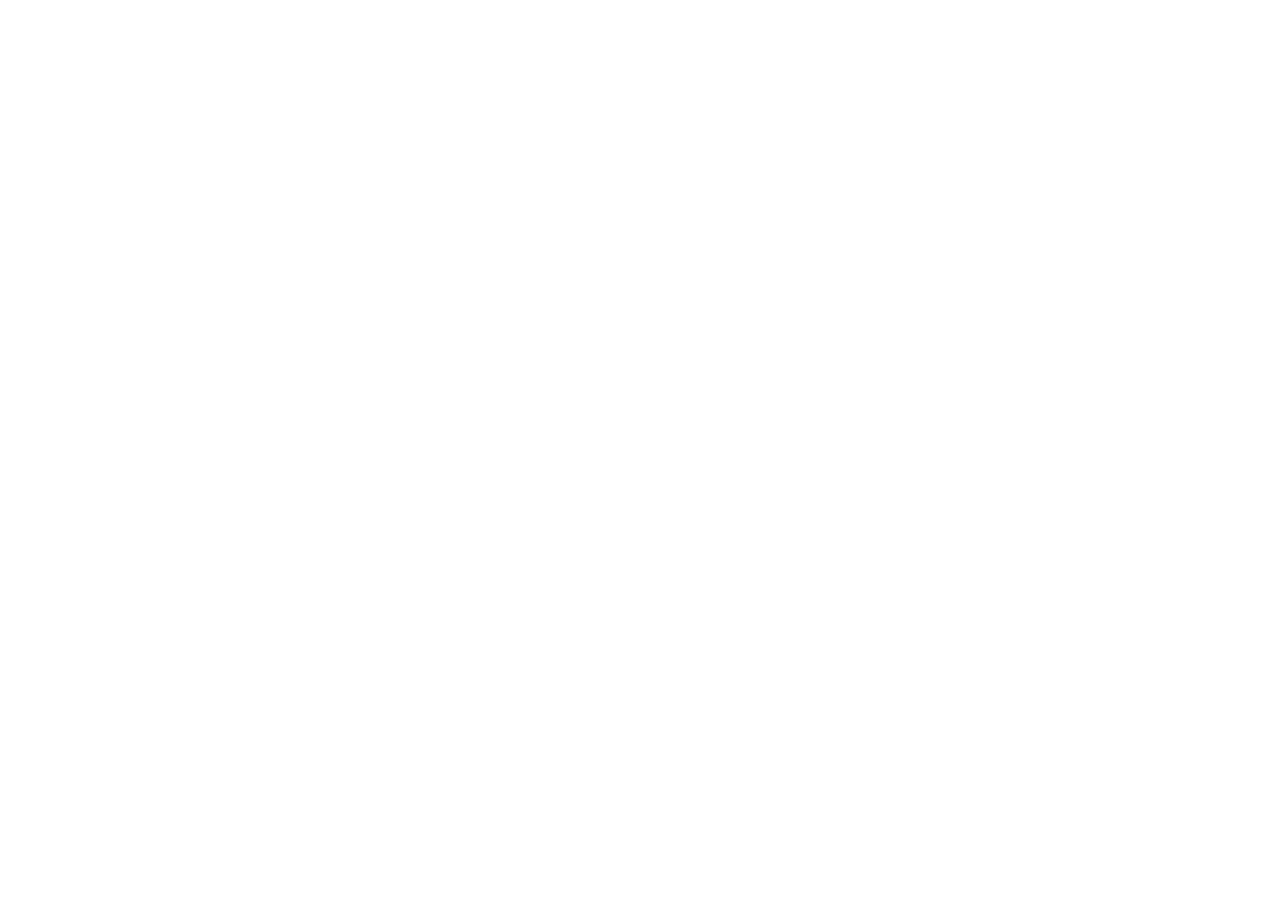
==== board.html @ d418b9f4 "Initialisierung" ====
<!DOCTYPE html>
<html lang="en">
  <head>
    <meta charset="UTF-8" />
    <meta http-equiv="X-UA-Compatible" content="IE=edge" />
    <meta name="viewport" content="width=device-width, initial-scale=1.0" />
    <title>Join</title>
    <!-- CSS -->
    <link rel="stylesheet" href="style.css" />
    <!-- JavaScript -->
    <script src="./script.js"></script>
  </head>
  <body></body>
</html>
---- style.css ----
/* Elemente */
html {
  scroll-behavior: smooth;
}
body {
  margin: 0;
}
/* Klassen */
/* ID's */
/* Mobile View 1000px*/
@media (max-width: 800px) {
}
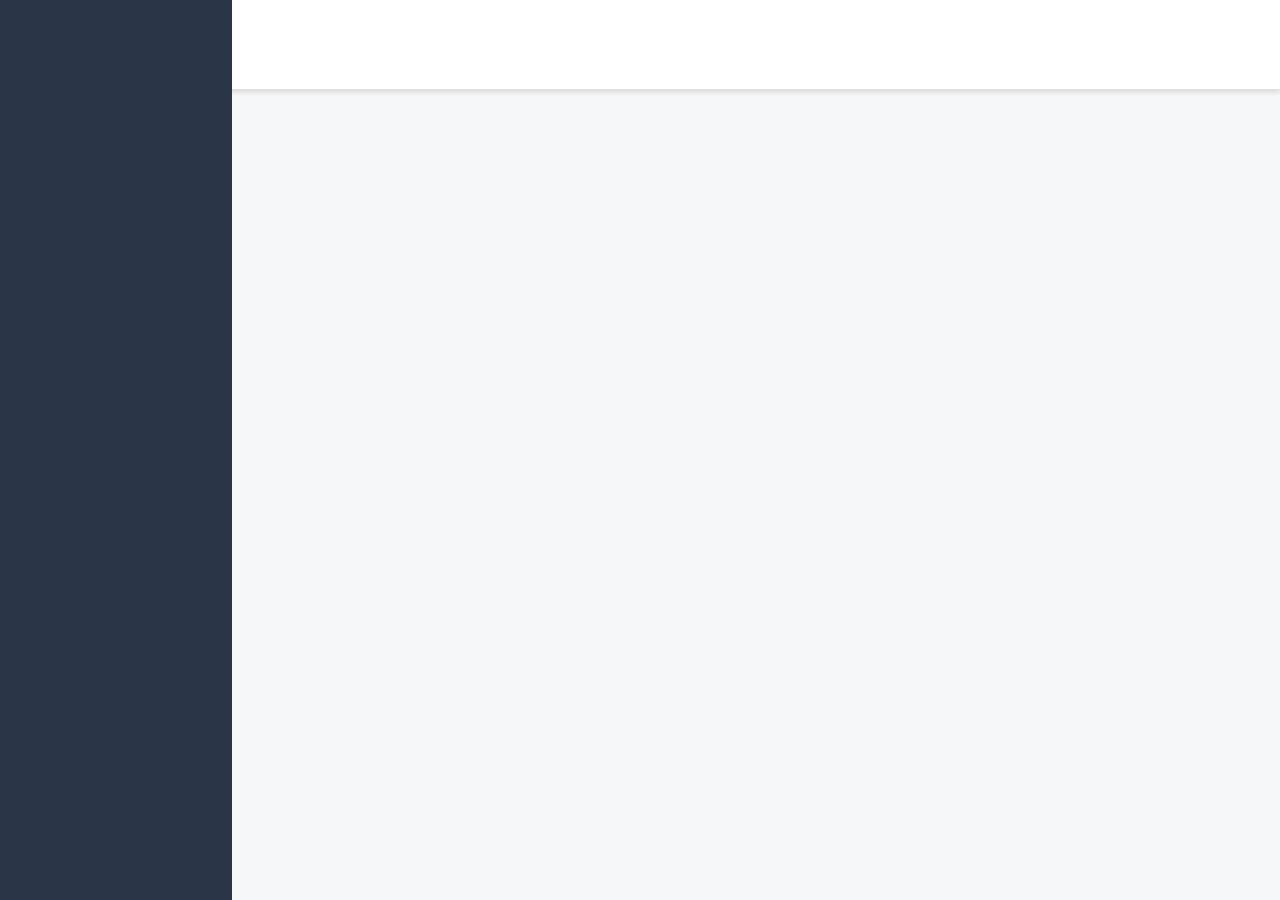
==== commit dd646b26: "styled header | adds" ====
--- a/board.html
+++ b/board.html
@@ -10,5 +10,9 @@
     <!-- JavaScript -->
     <script src="./script.js"></script>
   </head>
-  <body></body>
+
+  <body onload="includeHTML()">
+    <header w3-include-html="./assets/templates/header.html"></header>
+    <nav w3-include-html="./assets/templates/navbar.html"></nav>
+  </body>
 </html>
--- a/style.css
+++ b/style.css
@@ -1,12 +1,203 @@
+/* Variables */
+:root {
+  /* Colors */
+  --darkblue: #2a3647;
+  --darkblue-active: #091931;
+  --lightblue: #29abe2;
+  --grey: #cdcdcd;
+  --grey-bg: #f6f7f8;
+  --white: #ffffff;
+  --black: #000000;
+
+  /* Geometry */
+  --nav-width-d: 232px;
+}
+
 /* Elemente */
+* {
+  box-sizing: border-box;
+}
+
 html {
   scroll-behavior: smooth;
 }
+
 body {
+  background-color: var(--grey-bg);
   margin: 0;
-}
+  font-family: sans-serif;
+}
+
+header {
+  display: flex;
+  flex-direction: row;
+  justify-content: space-between;
+  align-items: center;
+  padding: 20px 36px 20px 348px;
+  gap: 34px;
+  position: absolute;
+  width: 100vw;
+  height: 89px;
+  left: 0px;
+  top: 0px;
+  background-color: var(--white);
+  box-shadow: 0px 4px 4px rgba(0, 0, 0, 0.1);
+}
+
+nav {
+  display: flex;
+  flex-direction: column;
+  align-items: center;
+  position: fixed;
+  top: 0;
+  left: 0;
+  bottom: 0;
+  width: var(--nav-width-d);
+  padding: 66px 0px;
+  gap: 103px;
+  background-color: var(--darkblue);
+  color: var(--white);
+  font-size: 16px;
+}
+
+a {
+  color: inherit;
+  text-decoration: none;
+}
+
+input {
+  border-radius: 5px;
+  width: 80%;
+  height: 30px;
+  margin: 20px;
+}
+
 /* Klassen */
+/* ! Klasse für Button anlegen!!!! */
+.display-none {
+  display: none !important;
+}
+.nav-item {
+  display: flex;
+  align-items: center;
+  width: 100%;
+  min-height: 47px;
+  padding: 8px 50px;
+  gap: 15px;
+}
+
+.nav-item:hover {
+  background-color: var(--darkblue-active);
+}
+
+.nav-item img {
+  width: 25px;
+}
+.center {
+  display: flex;
+  align-items: center;
+  justify-content: center;
+}
+.fullscreen {
+  height: 100vh;
+  width: 100vw;
+}
+.bg-white {
+  background-color: var(--white);
+}
+.bg-dark {
+  background-color: var(--darkblue);
+}
+.bg-grey {
+  background-color: var(--grey);
+}
+.container {
+  display: flex;
+  flex-direction: column;
+  align-items: center;
+  justify-content: center;
+  width: 100vw;
+  height: 100vh;
+}
+.dialog {
+  background-color: var(--white);
+  height: 60vh;
+  width: 80vw;
+  border-radius: 25px;
+}
+.dialog2 {
+  width: 80vw;
+  position: absolute;
+  display: flex;
+  flex-direction: row;
+  align-items: space-between;
+  bottom: 0;
+  margin-bottom: 60px;
+}
+.link {
+  color: var(--lightblue);
+  cursor: pointer;
+}
 /* ID's */
+#nav {
+  width: 100%;
+}
+#nav-legal {
+  display: flex;
+  flex-direction: column;
+  justify-content: flex-end;
+  align-items: flex-start;
+  padding: 243px 0px 0px;
+  gap: 15px;
+  width: var(--nav-width-d)
+  height: 289px;
+}
+#nav-legal-container {
+  display: flex;
+  flex-direction: row;
+  align-items: center;
+  gap: 20px;
+  width: var(--nav-width-d);
+  height: 46px;
+}
+#nav-legal-container img {
+  width: 15px;
+}
+#head-right {
+  display: flex;
+  flex-direction: row;
+  align-items: center;
+  padding: 0px;
+  gap: 26px;
+  width: 106px;
+  height: 49px;
+}
+#head-help{
+  width: 25px;
+  cursor: pointer;
+}
+#head-user-image {
+  width: 49px;
+  border-radius: 25px;
+  border: 3px solid var(--darkblue);
+}
+
+#logo-container {
+  position: absolute;
+  top: 0;
+  left: 0;
+  margin: 30px;
+}
+#logo {
+  width: 60px;
+}
+#hr {
+  background-color: var(--lightblue);
+  width: 60px;
+  height: 4px;
+  border: none;
+  border-radius: 3px;
+}
 /* Mobile View 1000px*/
 @media (max-width: 800px) {
 }
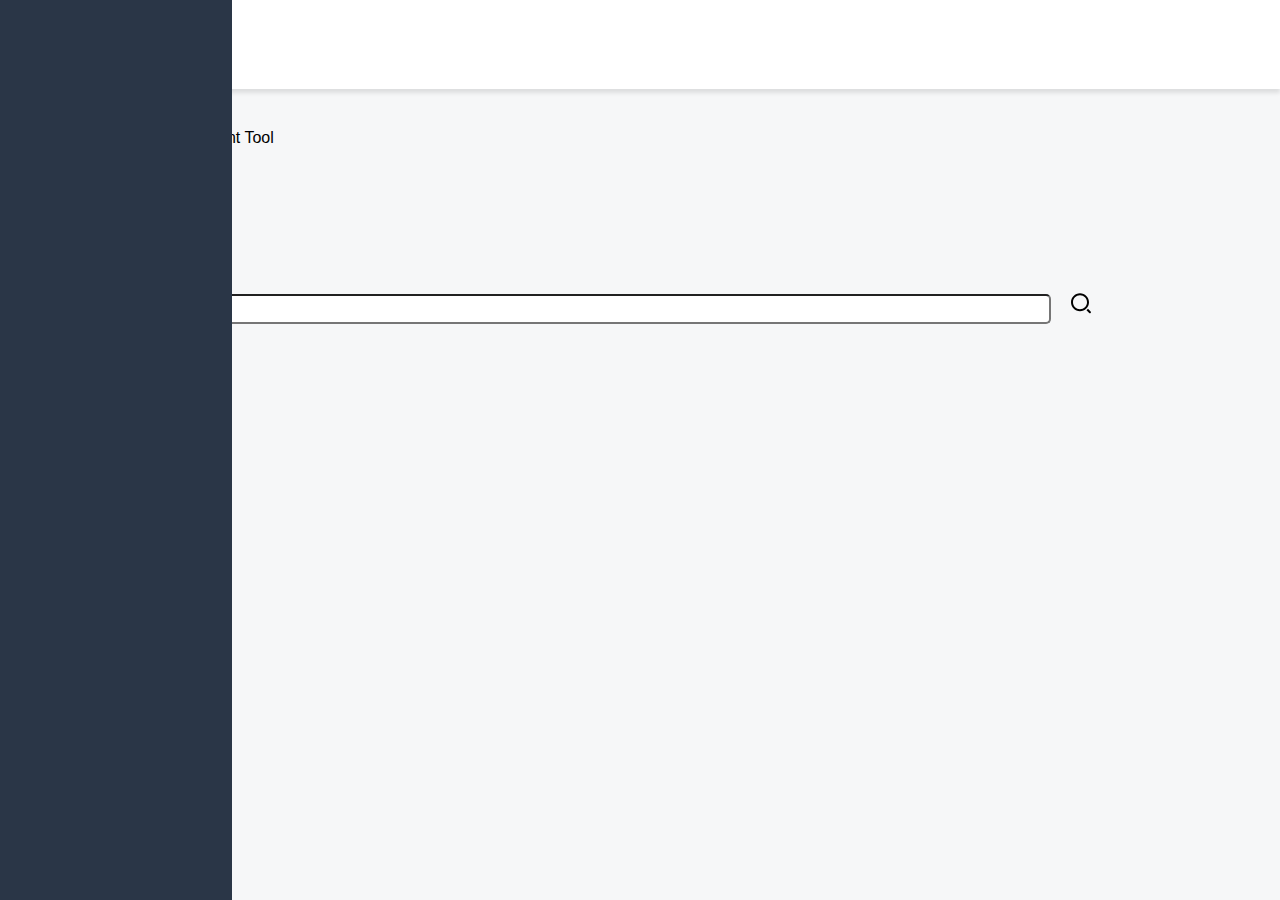
==== commit f01cca15: "added structure board + bugfixes" ====
--- a/board.html
+++ b/board.html
@@ -14,5 +14,36 @@
   <body onload="includeHTML()">
     <header w3-include-html="./assets/templates/header.html"></header>
     <nav w3-include-html="./assets/templates/navbar.html"></nav>
+    <section class="content">
+      <p>Kanban Project Management Tool</p>
+      <div>
+        <h1>Board</h1>
+        <a href=""
+          ><img src="/assets/img/icons/icon-plus.svg" alt="New Task"
+        /></a>
+      </div>
+      <div>
+        <input type="text" /><img
+          src="/assets/img/icons/icon-magnifier.svg"
+          alt=""
+        />
+      </div>
+      <div>
+        <h2>To do</h2>
+        <a href=""
+          ><img src="/assets/img/icons/icon-plus.svg" alt="New To do"
+        /></a>
+      </div>
+      <div>
+        <div>Design</div>
+        <h3></h3>
+        <p></p>
+        <span>progress bar</span>
+        <div>
+          <div>Array User</div>
+          <img src="/assets/img/icons/icon-prio-low.svg" alt="low prio" />
+        </div>
+      </div>
+    </section>
   </body>
 </html>
--- a/style.css
+++ b/style.css
@@ -11,6 +11,7 @@
 
   /* Geometry */
   --nav-width-d: 232px;
+  --nav-height-m: 80px;
 }
 
 /* Elemente */
@@ -63,6 +64,7 @@
 a {
   color: inherit;
   text-decoration: none;
+  cursor: pointer;
 }
 
 input {
@@ -72,6 +74,16 @@
   margin: 20px;
 }
 
+h1 {
+  font-size: 47px;
+  font-weight: 700;
+  margin: 25px 0;
+}
+
+p {
+  font-size: 16px;
+}
+
 /* Klassen */
 /* ! Klasse für Button anlegen!!!! */
 .display-none {
@@ -92,6 +104,9 @@
 
 .nav-item img {
   width: 25px;
+}
+.content {
+  padding: calc(var(--nav-height-m) + 33px) 0 0 33px;
 }
 .center {
   display: flex;
@@ -149,7 +164,7 @@
   align-items: flex-start;
   padding: 243px 0px 0px;
   gap: 15px;
-  width: var(--nav-width-d)
+  width: var(--nav-width-d);
   height: 289px;
 }
 #nav-legal-container {
@@ -162,6 +177,13 @@
 }
 #nav-legal-container img {
   width: 15px;
+}
+#head-logo {
+  display: none;
+}
+#head-logo img {
+  width: 32px;
+  height: 39.02px;
 }
 #head-right {
   display: flex;
@@ -172,7 +194,7 @@
   width: 106px;
   height: 49px;
 }
-#head-help{
+#head-help {
   width: 25px;
   cursor: pointer;
 }
@@ -181,7 +203,6 @@
   border-radius: 25px;
   border: 3px solid var(--darkblue);
 }
-
 #logo-container {
   position: absolute;
   top: 0;
@@ -200,4 +221,51 @@
 }
 /* Mobile View 1000px*/
 @media (max-width: 800px) {
-}
+  header {
+    padding: 20px 25px;
+    height: 79.02px;
+  }
+
+  #head-right {
+    justify-content: flex-end;
+  }
+
+  nav {
+    justify-content: center;
+    position: fixed;
+    padding: 0;
+    top: calc(100vh - 80px);
+    height: 80px;
+    left: 0px;
+    bottom: 0px;
+    width: 100vw;
+  }
+
+  #nav {
+    display: flex;
+    height: 100%;
+    flex-direction: row;
+  }
+
+  .nav-item {
+    flex-direction: column;
+    justify-content: center;
+    padding: 0;
+    gap: 0;
+  }
+
+  .nav-icon img {
+    height: 25px;
+  }
+
+  #head-help,
+  #nav-legal,
+  #head-title,
+  #nav-logo {
+    display: none;
+  }
+
+  #head-logo {
+    display: unset;
+  }
+}
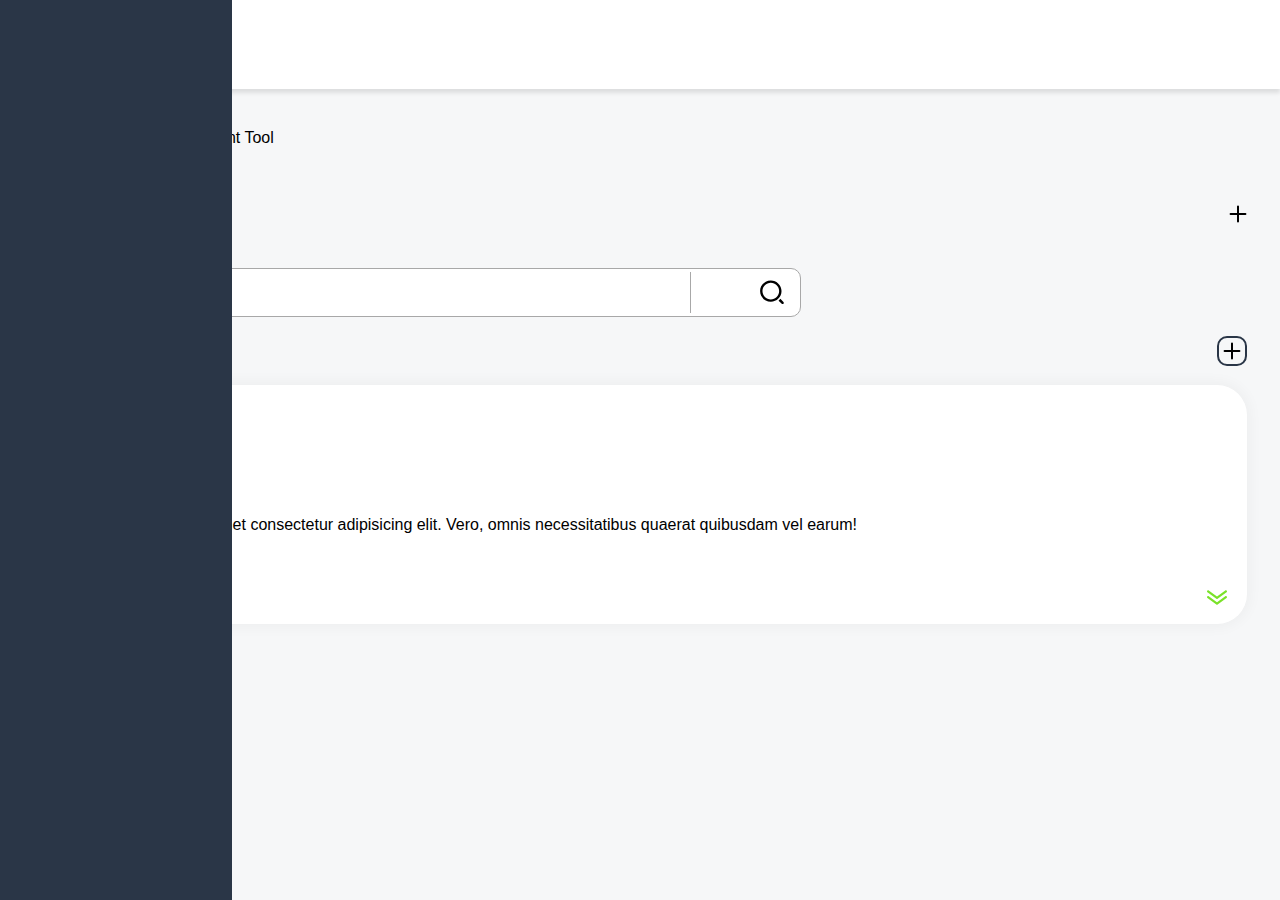
==== commit 78fe3a72: "board-style + adds" ====
--- a/board.html
+++ b/board.html
@@ -16,30 +16,33 @@
     <nav w3-include-html="./assets/templates/navbar.html"></nav>
     <section class="content">
       <p>Kanban Project Management Tool</p>
-      <div>
+      <div class="center-row space-between">
         <h1>Board</h1>
         <a href=""
           ><img src="/assets/img/icons/icon-plus.svg" alt="New Task"
         /></a>
       </div>
-      <div>
-        <input type="text" /><img
+      <div id="find-task-searchbar" class="center">
+        <input type="text" placeholder="Find Task" /><img
           src="/assets/img/icons/icon-magnifier.svg"
           alt=""
         />
       </div>
-      <div>
+      <div class="center-row space-between">
         <h2>To do</h2>
-        <a href=""
+        <a class="plus-btn-small center" href=""
           ><img src="/assets/img/icons/icon-plus.svg" alt="New To do"
         /></a>
       </div>
-      <div>
+      <div id="task-card">
         <div>Design</div>
-        <h3></h3>
-        <p></p>
+        <h3>Website redesign</h3>
+        <p>
+          Lorem ipsum dolor sit amet consectetur adipisicing elit. Vero, omnis
+          necessitatibus quaerat quibusdam vel earum!
+        </p>
         <span>progress bar</span>
-        <div>
+        <div class="center-row space-between">
           <div>Array User</div>
           <img src="/assets/img/icons/icon-prio-low.svg" alt="low prio" />
         </div>
--- a/style.css
+++ b/style.css
@@ -12,6 +12,8 @@
   /* Geometry */
   --nav-width-d: 232px;
   --nav-height-m: 80px;
+  --border-radius-big: 30px;
+  --border-radius-small: 10px;
 }
 
 /* Elemente */
@@ -67,91 +69,108 @@
   cursor: pointer;
 }
 
-input {
+h1 {
+  font-size: 47px;
+  font-weight: 700;
+  margin: 25px 0;
+}
+
+p {
+  font-size: 16px;
+}
+
+textarea:focus,
+input:focus {
+  outline: none;
+}
+
+/* Klassen */
+/* ! Klasse für Button anlegen!!!! */
+.display-none {
+  display: none !important;
+}
+.nav-item {
+  display: flex;
+  align-items: center;
+  width: 100%;
+  min-height: 47px;
+  padding: 8px 50px;
+  gap: 15px;
+}
+
+.nav-item:hover {
+  background-color: var(--darkblue-active);
+}
+
+.nav-item img {
+  width: 25px;
+}
+.content {
+  padding: calc(var(--nav-height-m) + 33px) 33px 0 33px;
+}
+.center {
+  display: flex;
+  align-items: center;
+  justify-content: center;
+}
+.center-row {
+  display: flex;
+  align-items: center;
+}
+.fullscreen {
+  height: 100vh;
+  width: 100vw;
+}
+.bg-white {
+  background-color: var(--white);
+}
+.bg-dark {
+  background-color: var(--darkblue);
+}
+.bg-grey {
+  background-color: var(--grey);
+}
+.container {
+  display: flex;
+  flex-direction: column;
+  align-items: center;
+  justify-content: center;
+  width: 100vw;
+  height: 100vh;
+}
+.dialog {
+  background-color: var(--white);
+  height: 60vh;
+  width: 80vw;
+  border-radius: 25px;
+}
+.dialog2 {
+  width: 80vw;
+  position: absolute;
+  display: flex;
+  flex-direction: row;
+  align-items: space-between;
+  bottom: 0;
+  margin-bottom: 60px;
+}
+.link {
+  color: var(--lightblue);
+  cursor: pointer;
+}
+.space-between {
+  justify-content: space-between;
+}
+.plus-btn-small {
+  width: 30px;
+  height: 30px;
+  border: 2px solid var(--darkblue);
+  border-radius: var(--border-radius-small);
+}
+.input-kay {
   border-radius: 5px;
   width: 80%;
   height: 30px;
   margin: 20px;
-}
-
-h1 {
-  font-size: 47px;
-  font-weight: 700;
-  margin: 25px 0;
-}
-
-p {
-  font-size: 16px;
-}
-
-/* Klassen */
-/* ! Klasse für Button anlegen!!!! */
-.display-none {
-  display: none !important;
-}
-.nav-item {
-  display: flex;
-  align-items: center;
-  width: 100%;
-  min-height: 47px;
-  padding: 8px 50px;
-  gap: 15px;
-}
-
-.nav-item:hover {
-  background-color: var(--darkblue-active);
-}
-
-.nav-item img {
-  width: 25px;
-}
-.content {
-  padding: calc(var(--nav-height-m) + 33px) 0 0 33px;
-}
-.center {
-  display: flex;
-  align-items: center;
-  justify-content: center;
-}
-.fullscreen {
-  height: 100vh;
-  width: 100vw;
-}
-.bg-white {
-  background-color: var(--white);
-}
-.bg-dark {
-  background-color: var(--darkblue);
-}
-.bg-grey {
-  background-color: var(--grey);
-}
-.container {
-  display: flex;
-  flex-direction: column;
-  align-items: center;
-  justify-content: center;
-  width: 100vw;
-  height: 100vh;
-}
-.dialog {
-  background-color: var(--white);
-  height: 60vh;
-  width: 80vw;
-  border-radius: 25px;
-}
-.dialog2 {
-  width: 80vw;
-  position: absolute;
-  display: flex;
-  flex-direction: row;
-  align-items: space-between;
-  bottom: 0;
-  margin-bottom: 60px;
-}
-.link {
-  color: var(--lightblue);
-  cursor: pointer;
 }
 /* ID's */
 #nav {
@@ -219,6 +238,43 @@
   border: none;
   border-radius: 3px;
 }
+#task-card {
+  display: flex;
+  flex-direction: column;
+  justify-content: center;
+  padding: 18px 20px;
+  gap: 10px;
+  background-color: var(--white);
+  border-radius: var(--border-radius-big);
+  box-shadow: 0px 0px 14px 3px rgba(0, 0, 0, 0.04);
+}
+
+#find-task-searchbar {
+  width: 60vw;
+  padding: 3px;
+  gap: 10px;
+  border: 1px solid #a8a8a8;
+  border-radius: var(--border-radius-small);
+  background-color: var(--white);
+  justify-content: space-between;
+}
+
+#find-task-searchbar input {
+  font-size: 16px;
+  width: 80%;
+  height: 41px;
+  margin: auto;
+  border: 0 solid;
+  padding: 11px;
+  border-right: 1px solid #a8a8a8;
+  background-color: transparent;
+}
+
+#find-task-searchbar img {
+  width: 50px;
+  height: 25px;
+}
+
 /* Mobile View 1000px*/
 @media (max-width: 800px) {
   header {
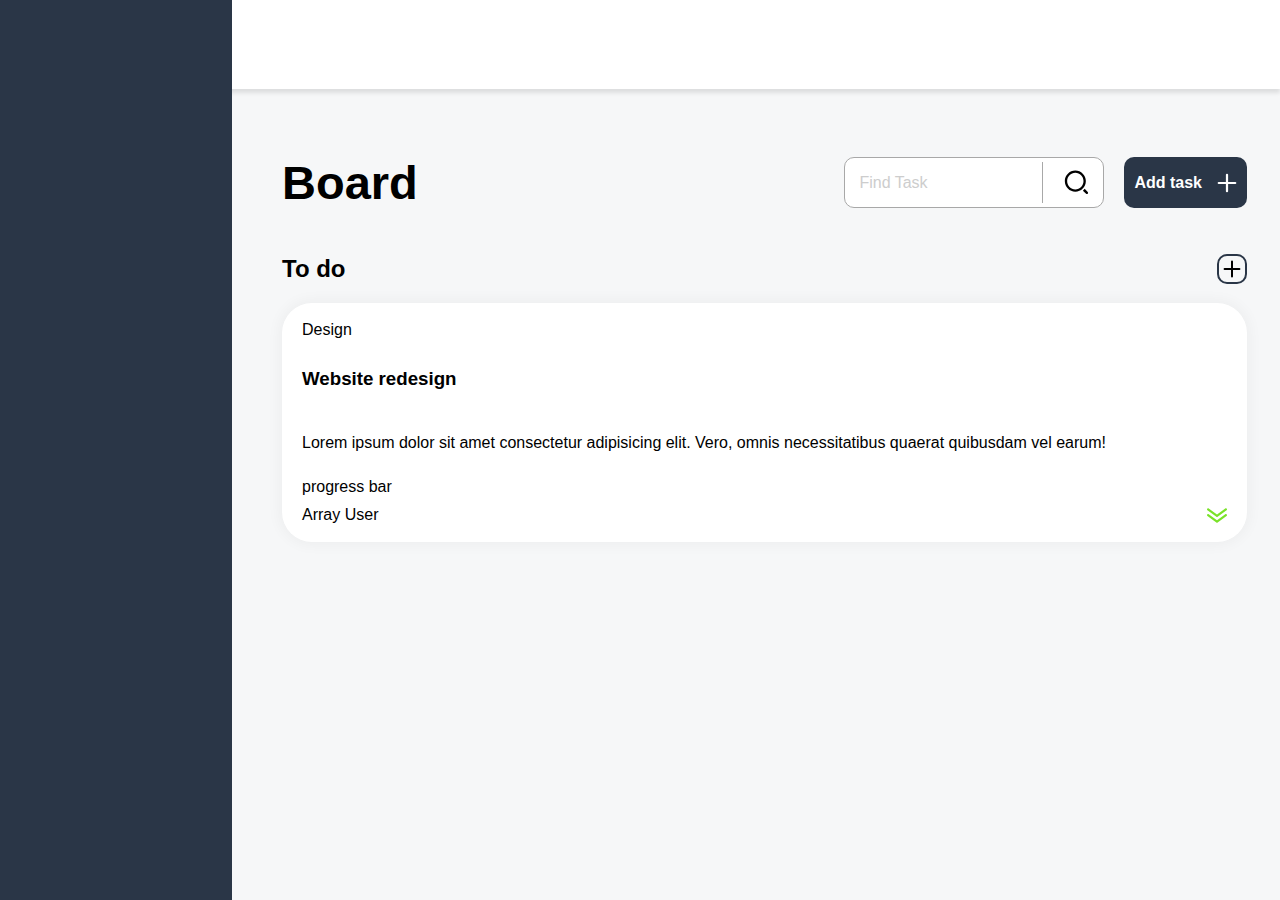
==== commit 74508795: "mobile first" ====
--- a/board.html
+++ b/board.html
@@ -15,38 +15,52 @@
     <header w3-include-html="./assets/templates/header.html"></header>
     <nav w3-include-html="./assets/templates/navbar.html"></nav>
     <section class="content">
-      <p>Kanban Project Management Tool</p>
+      <p class="mobile">Kanban Project Management Tool</p>
       <div class="center-row space-between">
         <h1>Board</h1>
-        <a href=""
-          ><img src="/assets/img/icons/icon-plus.svg" alt="New Task"
-        /></a>
+        <div class="space-between center gap">
+          <div class="desktop searchbar center">
+            <input type="search" name="q" placeholder="Find Task" /><img
+              src="/assets/img/icons/icon-magnifier.svg"
+              alt=""
+            />
+          </div>
+          <a class="plus-btn-big center" href=""
+            ><span class="desktop">Add task</span
+            ><img
+              class="icon-white"
+              src="/assets/img/icons/icon-plus.svg"
+              alt="New Task"
+          /></a>
+        </div>
       </div>
-      <div id="find-task-searchbar" class="center">
-        <input type="text" placeholder="Find Task" /><img
+      <div class="searchbar center mobile">
+        <input type="search" name="q" placeholder="Find Task" /><img
           src="/assets/img/icons/icon-magnifier.svg"
           alt=""
         />
       </div>
-      <div class="center-row space-between">
-        <h2>To do</h2>
-        <a class="plus-btn-small center" href=""
-          ><img src="/assets/img/icons/icon-plus.svg" alt="New To do"
-        /></a>
-      </div>
-      <div id="task-card">
-        <div>Design</div>
-        <h3>Website redesign</h3>
-        <p>
-          Lorem ipsum dolor sit amet consectetur adipisicing elit. Vero, omnis
-          necessitatibus quaerat quibusdam vel earum!
-        </p>
-        <span>progress bar</span>
+      <section class="progress-cards">
         <div class="center-row space-between">
-          <div>Array User</div>
-          <img src="/assets/img/icons/icon-prio-low.svg" alt="low prio" />
+          <h2>To do</h2>
+          <a class="plus-btn-small center" href=""
+            ><img src="/assets/img/icons/icon-plus.svg" alt="New To do"
+          /></a>
         </div>
-      </div>
+        <div id="task-card">
+          <div>Design</div>
+          <h3>Website redesign</h3>
+          <p>
+            Lorem ipsum dolor sit amet consectetur adipisicing elit. Vero, omnis
+            necessitatibus quaerat quibusdam vel earum!
+          </p>
+          <span>progress bar</span>
+          <div class="center-row space-between">
+            <div>Array User</div>
+            <img src="/assets/img/icons/icon-prio-low.svg" alt="low prio" />
+          </div>
+        </div>
+      </section>
     </section>
   </body>
 </html>
--- a/style.css
+++ b/style.css
@@ -36,31 +36,39 @@
   flex-direction: row;
   justify-content: space-between;
   align-items: center;
-  padding: 20px 36px 20px 348px;
   gap: 34px;
-  position: absolute;
+  position: fixed;
   width: 100vw;
-  height: 89px;
+  padding: 20px 25px;
+  height: 79.02px;
   left: 0px;
   top: 0px;
   background-color: var(--white);
   box-shadow: 0px 4px 4px rgba(0, 0, 0, 0.1);
+  z-index: 1;
+}
+
+::placeholder {
+  color: var(--grey);
 }
 
 nav {
   display: flex;
   flex-direction: column;
   align-items: center;
+  justify-content: center;
   position: fixed;
-  top: 0;
-  left: 0;
-  bottom: 0;
-  width: var(--nav-width-d);
-  padding: 66px 0px;
+  top: calc(100vh - 80px);
+  left: 0px;
+  bottom: 0px;
+  width: 100vw;
+  padding: 0;
+  height: 80px;
   gap: 103px;
   background-color: var(--darkblue);
   color: var(--white);
   font-size: 16px;
+  z-index: 2;
 }
 
 a {
@@ -72,7 +80,7 @@
 h1 {
   font-size: 47px;
   font-weight: 700;
-  margin: 25px 0;
+  margin: 25px 0 25px 0;
 }
 
 p {
@@ -91,11 +99,10 @@
 }
 .nav-item {
   display: flex;
-  align-items: center;
-  width: 100%;
-  min-height: 47px;
-  padding: 8px 50px;
-  gap: 15px;
+  flex-direction: column;
+  align-items: center;
+  padding: 0;
+  gap: 10px;
 }
 
 .nav-item:hover {
@@ -103,10 +110,14 @@
 }
 
 .nav-item img {
-  width: 25px;
+  height: 25px;
 }
 .content {
-  padding: calc(var(--nav-height-m) + 33px) 33px 0 33px;
+  padding: calc(var(--nav-height-m) + 16px) 33px 0 33px;
+}
+
+.gap {
+  gap: 20px;
 }
 .center {
   display: flex;
@@ -128,7 +139,7 @@
   background-color: var(--darkblue);
 }
 .bg-grey {
-  background-color: var(--grey);
+  background-color: var(--grey-bg);
 }
 .container {
   display: flex;
@@ -166,46 +177,51 @@
   border: 2px solid var(--darkblue);
   border-radius: var(--border-radius-small);
 }
-.input-kay {
+
+.plus-btn-big {
+  background-color: var(--darkblue);
+  width: 40px;
+  height: 40px;
+  border-radius: var(--border-radius-small);
+}
+
+.icon-white {
+  height: 20px;
+  width: 20px;
+  filter: invert();
+}
+
+.input-login {
   border-radius: 5px;
   width: 80%;
   height: 30px;
   margin: 20px;
 }
+
+.desktop {
+  display: none;
+}
 /* ID's */
 #nav {
   width: 100%;
-}
-#nav-legal {
-  display: flex;
-  flex-direction: column;
-  justify-content: flex-end;
-  align-items: flex-start;
-  padding: 243px 0px 0px;
-  gap: 15px;
-  width: var(--nav-width-d);
-  height: 289px;
-}
-#nav-legal-container {
-  display: flex;
+  display: flex;
+  height: 100%;
   flex-direction: row;
-  align-items: center;
-  gap: 20px;
-  width: var(--nav-width-d);
-  height: 46px;
-}
-#nav-legal-container img {
-  width: 15px;
-}
+  justify-content: space-around;
+  align-items: center;
+}
+
 #head-logo {
   display: none;
 }
 #head-logo img {
+  display: unset;
   width: 32px;
   height: 39.02px;
 }
 #head-right {
   display: flex;
+  justify-content: flex-end;
   flex-direction: row;
   align-items: center;
   padding: 0px;
@@ -221,6 +237,17 @@
   width: 49px;
   border-radius: 25px;
   border: 3px solid var(--darkblue);
+}
+
+#head-help,
+#nav-legal,
+#nav-logo {
+  display: none;
+}
+
+#page-title,
+#head-logo {
+  display: unset;
 }
 #logo-container {
   position: absolute;
@@ -249,8 +276,8 @@
   box-shadow: 0px 0px 14px 3px rgba(0, 0, 0, 0.04);
 }
 
-#find-task-searchbar {
-  width: 60vw;
+.searchbar {
+  max-width: 260px;
   padding: 3px;
   gap: 10px;
   border: 1px solid #a8a8a8;
@@ -259,7 +286,7 @@
   justify-content: space-between;
 }
 
-#find-task-searchbar input {
+.searchbar input {
   font-size: 16px;
   width: 80%;
   height: 41px;
@@ -270,58 +297,112 @@
   background-color: transparent;
 }
 
-#find-task-searchbar img {
+.searchbar img {
   width: 50px;
   height: 25px;
 }
 
-/* Mobile View 1000px*/
-@media (max-width: 800px) {
+/* Desktop View 800px+*/
+@media (min-width: 800px) {
   header {
-    padding: 20px 25px;
-    height: 79.02px;
-  }
-
-  #head-right {
+    padding: 20px 36px 20px 348px;
+    height: 89px;
+  }
+
+  nav {
+    justify-content: unset;
+    position: fixed;
+    top: 0;
+    left: 0;
+    bottom: 0;
+    width: var(--nav-width-d);
+    padding: 66px 0px;
+    height: unset;
+  }
+
+  #nav {
+    display: flex;
+    height: unset;
+    flex-direction: column;
+    width: 100%;
+  }
+
+  #nav-legal {
+    display: flex;
+    flex-direction: column;
     justify-content: flex-end;
-  }
-
-  nav {
-    justify-content: center;
-    position: fixed;
-    padding: 0;
-    top: calc(100vh - 80px);
-    height: 80px;
-    left: 0px;
-    bottom: 0px;
-    width: 100vw;
-  }
-
-  #nav {
-    display: flex;
-    height: 100%;
+    align-items: flex-start;
+    padding: 243px 0px 0px;
+    gap: 15px;
+    width: var(--nav-width-d);
+    height: 289px;
+  }
+  #nav-legal-container {
+    display: flex;
     flex-direction: row;
+    align-items: center;
+    gap: 20px;
+    width: var(--nav-width-d);
+    height: 46px;
+  }
+  #nav-legal-container img {
+    width: 15px;
+  }
+
+  .searchbar {
+    display: flex;
+    align-items: center;
+    width: 300px;
+    height: 51px;
   }
 
   .nav-item {
-    flex-direction: column;
-    justify-content: center;
-    padding: 0;
-    gap: 0;
+    display: flex;
+    align-items: center;
+    flex-direction: row;
+    width: 100%;
+    min-height: 47px;
+    padding: 8px 50px;
+    gap: 15px;
   }
 
   .nav-icon img {
-    height: 25px;
+    width: 25px;
+  }
+
+  .mobile {
+    display: none !important;
+  }
+
+  .desktop {
+    display: flex;
+  }
+
+  .content {
+    padding: calc(var(--nav-height-m) + 50px) 33px 0
+      calc(var(--nav-width-d) + 50px);
+    margin: auto;
+  }
+  .plus-btn-big {
+    gap: 15px;
+    height: 51px;
+    width: auto;
+    padding: 10px;
+  }
+
+  .plus-btn-big span {
+    color: var(--white);
+    font-weight: 600;
   }
 
   #head-help,
   #nav-legal,
-  #head-title,
   #nav-logo {
+    display: unset;
+  }
+
+  #page-title,
+  #head-logo {
     display: none;
   }
-
-  #head-logo {
-    display: unset;
-  }
-}
+}
